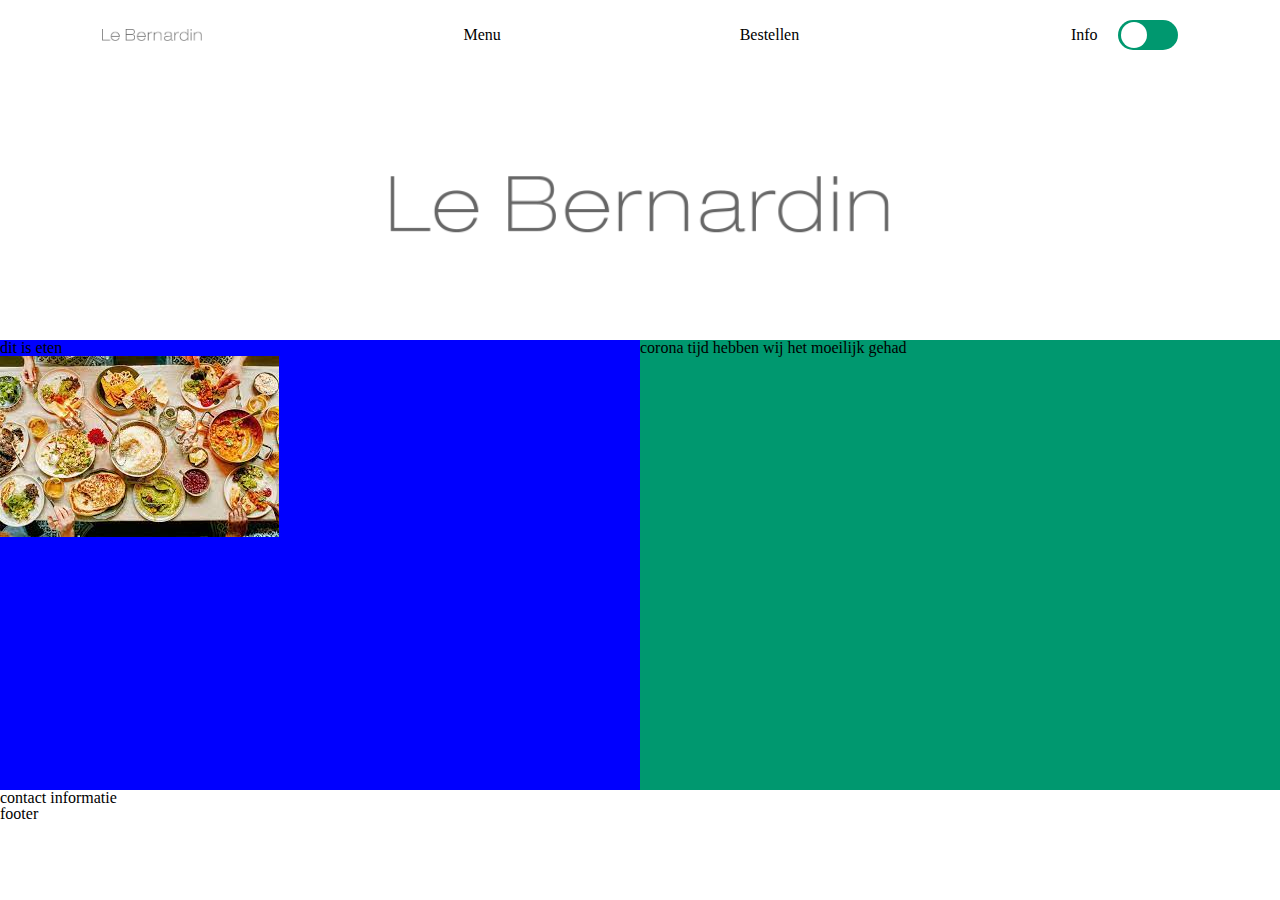
==== index.html @ 7f4ad52f "Page" ====
<!DOCTYPE html>
<html lang="en">

<head>
    <meta charset="UTF-8">
    <meta http-equiv="X-UA-Compatible" content="IE=edge">
    <meta name="viewport" content="width=device-width, initial-scale=1.0">
    <title></title>
    <link rel="stylesheet" href="style.css">
    <script defer src="javascript.js"></script>
    <link rel="icon" type="image/x-icon" href="">
</head>

<body>
    <nav>
        <img src="images/logo.png" class="menu-img">
        <ul>
            <li><a href="#">Menu</a></li>
        </ul>
        <ul>
            <li><a href="#">Bestellen</a></li>
        </ul>
        <ul>
            <li><a href="#">Info</a></li>
        </ul>
        <button type="button" onclick="toggleBTN()" id="btn"><span></span></button>
    </nav>
    <div class="main">
        <header>
            <!-- <img src="./images/restaurant.jpg" alt=""> -->
            <img class="logo" src="./images/logo.png" alt="">
        </header>
        <div class="info_restaurant">
            <p>dit is eten</p>
            <img src="./images/eten.jpeg" alt="">
        </div>
        <div class="info_corona">
            <p>corona tijd hebben wij het moeilijk gehad</p>
        </div>
        <footer>
            <p>contact informatie</p>
            <p>footer</p>
        </footer>
    </div>
</body>
</html>
---- style.css ----
/* http://meyerweb.com/eric/tools/css/reset/ 
   v2.0 | 20110126
   License: none (public domain)
*/

html, body, div, span, applet, object, iframe,
h1, h2, h3, h4, h5, h6, p, blockquote, pre,
a, abbr, acronym, address, big, cite, code,
del, dfn, em, img, ins, kbd, q, s, samp,
small, strike, strong, sub, sup, tt, var,
b, u, i, center,
dl, dt, dd, ol, ul, li,
fieldset, form, label, legend,
table, caption, tbody, tfoot, thead, tr, th, td,
article, aside, canvas, details, embed, 
figure, figcaption, footer, header, hgroup, 
menu, nav, output, ruby, section, summary,
time, mark, audio, video {
	margin: 0;
	padding: 0;
	border: 0;
	font-size: 100%;
	font: inherit;
	vertical-align: baseline;
}
/* HTML5 display-role reset for older browsers */
article, aside, details, figcaption, figure, 
footer, header, hgroup, menu, nav, section {
	display: block;
}
body {
	line-height: 1;
}
ol, ul {
	list-style: none;
}
blockquote, q {
	quotes: none;
}
blockquote:before, blockquote:after,
q:before, q:after {
	content: '';
	content: none;
}
table {
	border-collapse: collapse;
	border-spacing: 0;
}

/* einde css reset */

nav {
    display: flex;
    align-items: center;
    padding: 20px 8%;
}

nav .menu-img {
    width: 100px;
    margin-right: 20px;
    cursor: pointer;
}

nav p {
    margin-top: 3px;
    font-size: 1.5em;
}

nav ul {
    flex: 1;
    text-align: right;
}

nav ul li{
    display: inline-block;
    list-style: none;
    margin: 0 20px;
}

nav ul li a{
    text-decoration: none;
    color: black;
}

button {
    background: #00986f;
    height: 30px;
    width: 60px;
    border-radius: 20px;
    border: 0;
    outline: 0;
    cursor: pointer;
    transition: background .5s;
}

button span {
    display: block;
    background: #fff;
    height: 26px;
    width: 26px;
    border-radius: 50%;
    margin-left: -3px;
    transition: background .5s;
}

header {
	position: relative;
	width: 100vw;
	height: 30vh;
	text-align: center;
}

header img {
	width: 100vw;
	height: 30vh;
	position: relative;
}

header .text {
	position: absolute;
	top: 50%;
	left: 50%;
	transform: translate(-50%, -50%);
}

header .logo {
	position: absolute;
	top: 50%;
	left: 50%;
	transform: translate(-50%, -50%);
	width: 500px;
	height: auto;
}

.main {
	width: 100vw;
	position: absolute;
}

.info_restaurant {
    width: 50%;
	float: left;
	height: 50vh;
	background-color: blue;
	position: relative;
}

.info_corona {
    width: 50%;
    float: left;
	height: 50vh;
	background-color: #00986f;
	position: relative;
}
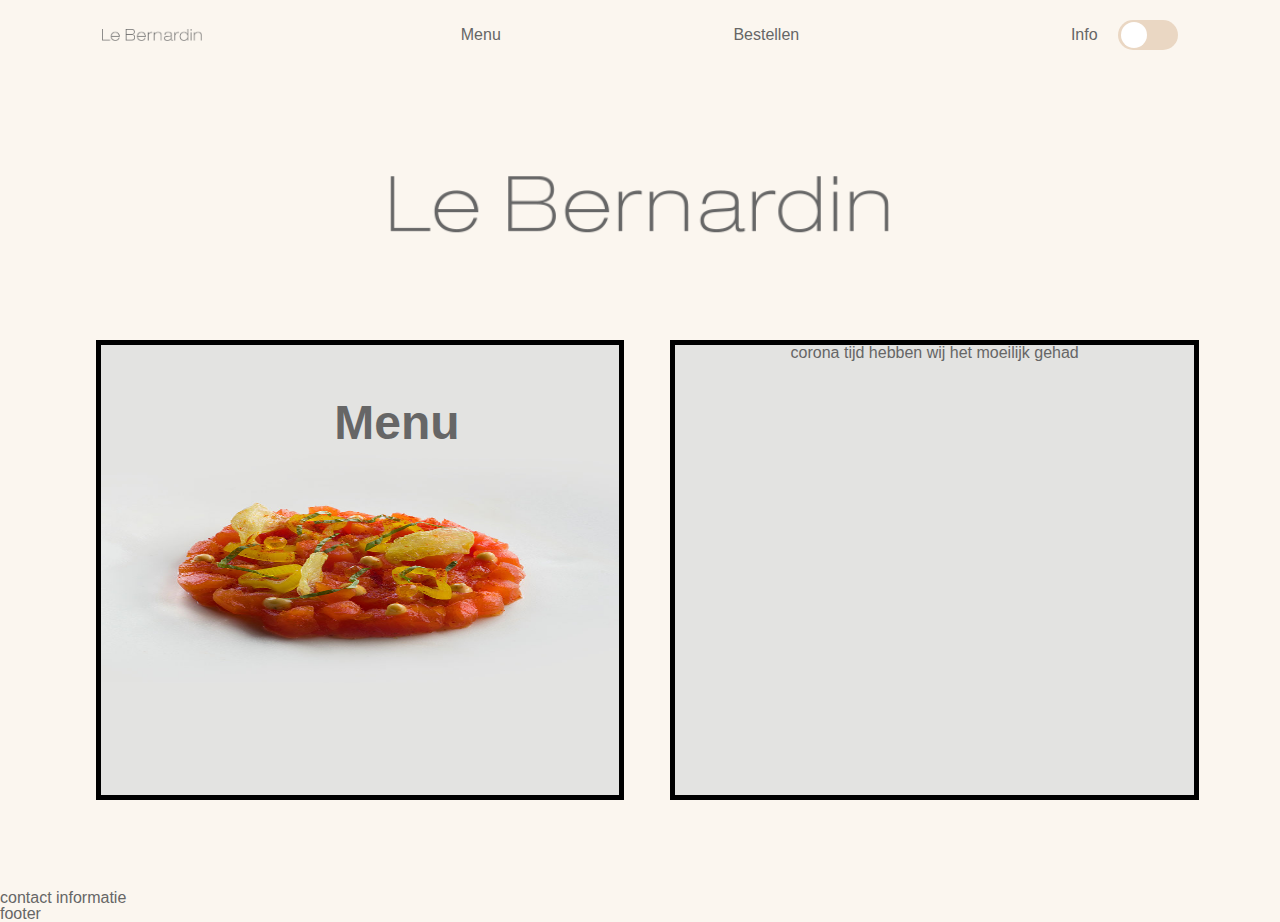
==== commit dad7ff2d: "verandering hoofdpagina" ====
--- a/index.html
+++ b/index.html
@@ -30,12 +30,16 @@
             <!-- <img src="./images/restaurant.jpg" alt=""> -->
             <img class="logo" src="./images/logo.png" alt="">
         </header>
-        <div class="info_restaurant">
-            <p>dit is eten</p>
-            <img src="./images/eten.jpeg" alt="">
-        </div>
-        <div class="info_corona">
-            <p>corona tijd hebben wij het moeilijk gehad</p>
+        <div class="boxes">
+            <div class="info_restaurant">
+                <p>Menu</p>
+                <img src="./images/menu.jpeg" alt="">
+            </div>
+            <div class="border">
+            </div>
+            <div class="info_corona">
+                <p>corona tijd hebben wij het moeilijk gehad</p>
+            </div>
         </div>
         <footer>
             <p>contact informatie</p>
--- a/style.css
+++ b/style.css
@@ -49,6 +49,26 @@
 
 /* einde css reset */
 
+body {
+	background-color: #FBF6EF;
+	width: 100vw;
+	height: 100%;
+	overflow-x: hidden;
+	color: #666666	;
+	font-family: 'Montserrat', sans-serif;
+}
+
+p {
+	font-size: 1em;
+}
+
+a {
+	color: #666666	;
+	font-family: 'Montserrat', sans-serif;
+	font-size: 1em;
+	font-weight: 100;
+}
+
 nav {
     display: flex;
     align-items: center;
@@ -61,11 +81,6 @@
     cursor: pointer;
 }
 
-nav p {
-    margin-top: 3px;
-    font-size: 1.5em;
-}
-
 nav ul {
     flex: 1;
     text-align: right;
@@ -79,11 +94,10 @@
 
 nav ul li a{
     text-decoration: none;
-    color: black;
 }
 
 button {
-    background: #00986f;
+    background: #EAD7C3;
     height: 30px;
     width: 60px;
     border-radius: 20px;
@@ -138,17 +152,55 @@
 }
 
 .info_restaurant {
-    width: 50%;
+    width: 45%;
 	float: left;
 	height: 50vh;
-	background-color: blue;
-	position: relative;
+	background-color: #e3e3e1;
+	position: relative;
+	border: 5px solid black;
+}
+
+.border {
+	float: left;
+	height: 55vh;
+	width: 4%;
+	background-color: #FBF6EF;
+}
+
+.info_restaurant img {
+	margin-top: 8%;
+	height: 80%;
+	width: 100%;
+}
+
+.info_restaurant p {
+	position: absolute;
+	text-align: center;
+	font-weight: bold;
+	font-size: 3em;
+	left: 45%;
+	top: 12%;
 }
 
 .info_corona {
-    width: 50%;
+    width: 45%;
     float: left;
 	height: 50vh;
-	background-color: #00986f;
-	position: relative;
+	background-color: #e3e3e1;
+	position: relative;
+	text-align: center;
+	border: 5px solid black;
+}
+
+.boxes {
+	margin-left: 7.5%;
+	margin-right: 7.5%;
+	width: 90%;
+	height: 50vh;
+}
+
+footer {
+	position: relative;
+	margin-top: 100px;
+
 }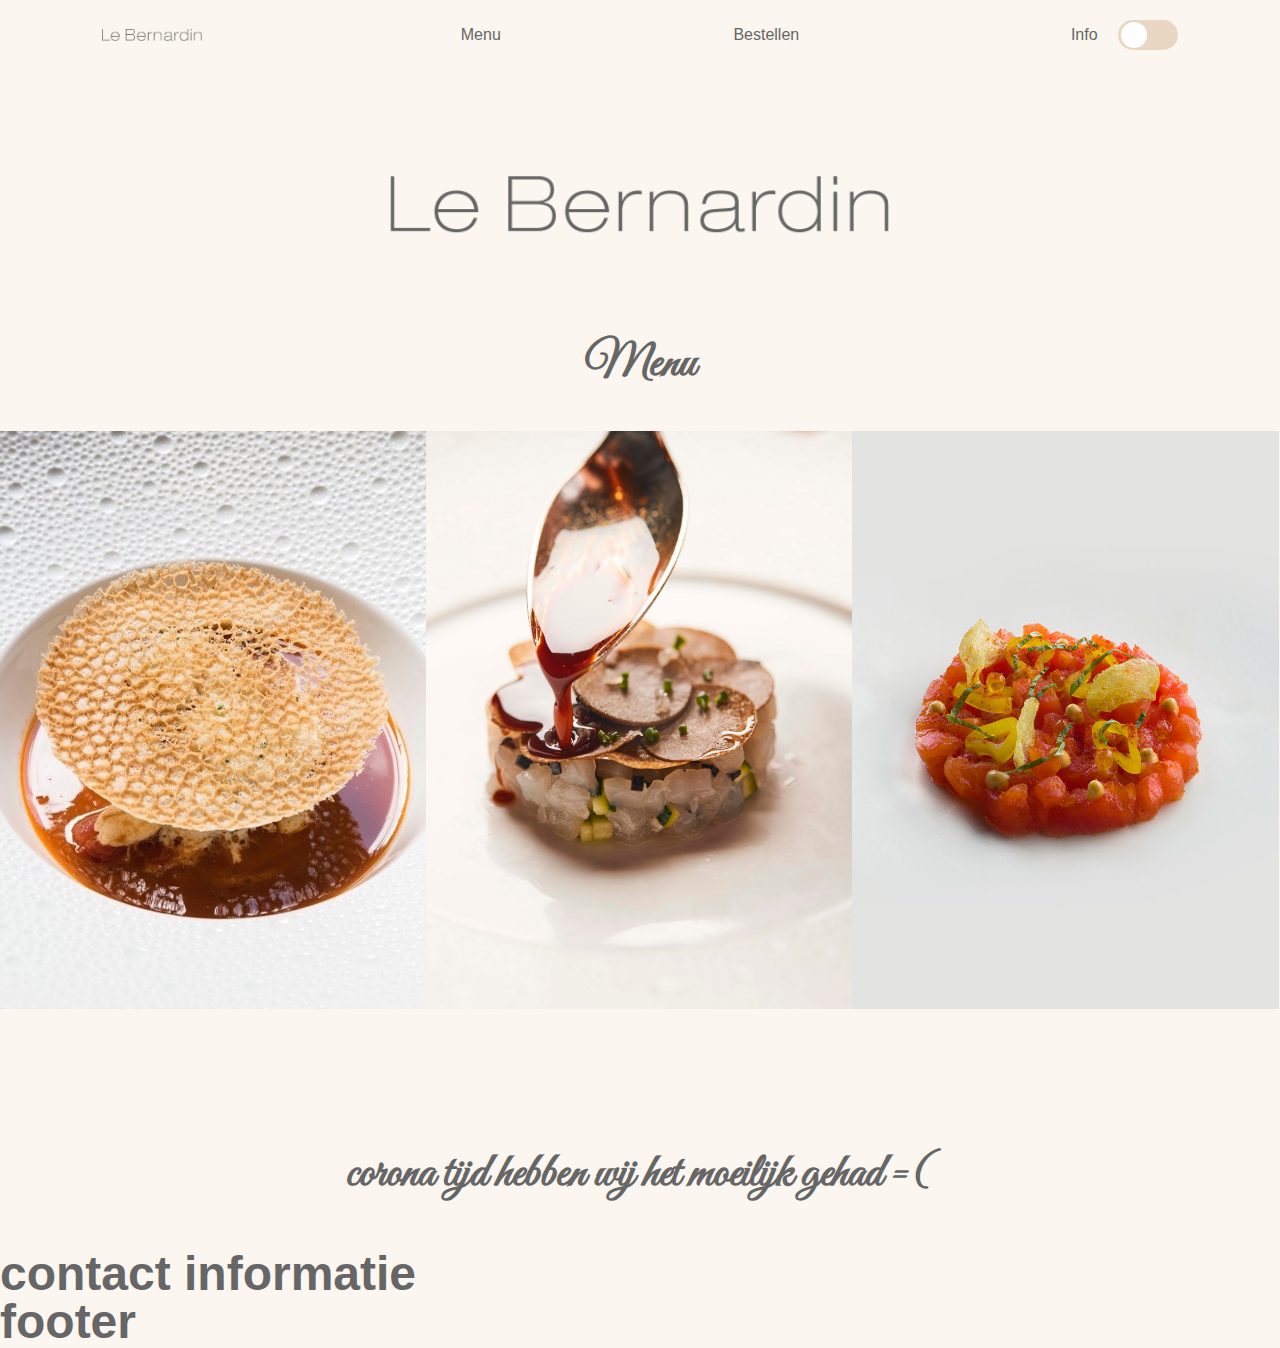
==== commit 2e5838d3: "Verandering in de site" ====
--- a/index.html
+++ b/index.html
@@ -9,6 +9,9 @@
     <link rel="stylesheet" href="style.css">
     <script defer src="javascript.js"></script>
     <link rel="icon" type="image/x-icon" href="">
+    <link rel="preconnect" href="https://fonts.googleapis.com">
+    <link rel="preconnect" href="https://fonts.gstatic.com" crossorigin>
+    <link href="https://fonts.googleapis.com/css2?family=Great+Vibes&display=swap" rel="stylesheet">
 </head>
 
 <body>
@@ -31,20 +34,28 @@
             <img class="logo" src="./images/logo.png" alt="">
         </header>
         <div class="boxes">
-            <div class="info_restaurant">
-                <p>Menu</p>
-                <img src="./images/menu.jpeg" alt="">
-            </div>
-            <div class="border">
-            </div>
+            <div class="menu_restaurant">
+                <h1>Menu</h1>
+                <div class="eten_container">
+                    <div class="eten">
+                        <img src="./images/menu1.jpeg" alt="">
+                    </div>
+                    <div class="eten">
+                        <img src="./images/menu2.jpeg" alt="">
+                    </div>
+                    <div class="eten">
+                        <img src="./images/menu3.jpeg" alt="">
+                    </div>
+                    </div>
+                </div>
             <div class="info_corona">
-                <p>corona tijd hebben wij het moeilijk gehad</p>
-            </div>
+                <h1>corona tijd hebben wij het moeilijk gehad =(</h1>
+            </div>      
+            <footer>
+                <h1>contact informatie</h1>
+                <h1>footer</h1>
+            </footer>
         </div>
-        <footer>
-            <p>contact informatie</p>
-            <p>footer</p>
-        </footer>
     </div>
 </body>
 </html>--- a/style.css
+++ b/style.css
@@ -69,6 +69,13 @@
 	font-weight: 100;
 }
 
+h1 {
+	font-size: 3em;
+	color: #666666	;
+	font-family: 'Montserrat', sans-serif;
+	font-weight: bolder;
+}
+
 nav {
     display: flex;
     align-items: center;
@@ -151,54 +158,63 @@
 	position: absolute;
 }
 
-.info_restaurant {
-    width: 45%;
-	float: left;
+.menu_restaurant {
+    width: 100%;
+	height: 40vh;
+	background-color: #FBF6EF;
+	position: relative;
+	border: none;
+	text-align: center;
+}
+
+.menu_restaurant h1 {
+	text-align: center;
+	top: 20%;
+	left: 50%;
+	color: #666666;
+	font-family: 'Great Vibes', cursive;
+}
+
+.eten_container {
+	width: 100%;
+	display: flex;
+	position: relative;
+}
+
+.eten {
+	top: 40%;
+	width: 33.3%;
+	position: relative;
+}
+
+.eten img {
+	margin-top: 10%;
+	height: 100%;
+	width: 100%;
+}
+
+.info_corona {
+    width: 100%;
 	height: 50vh;
-	background-color: #e3e3e1;
-	position: relative;
-	border: 5px solid black;
-}
-
-.border {
-	float: left;
-	height: 55vh;
-	width: 4%;
 	background-color: #FBF6EF;
-}
-
-.info_restaurant img {
-	margin-top: 8%;
-	height: 80%;
+	text-align: center;
+	
+}
+
+.info_corona h1 {
+	text-align: center;
+	top: 100%;
+	position: relative;
+	color: #666666;
+	font-family: 'Great Vibes', cursive;
+}
+
+.boxes {
+	height: 100vh;
+	position: absolute;
 	width: 100%;
 }
 
-.info_restaurant p {
-	position: absolute;
-	text-align: center;
-	font-weight: bold;
-	font-size: 3em;
-	left: 45%;
-	top: 12%;
-}
-
-.info_corona {
-    width: 45%;
-    float: left;
-	height: 50vh;
-	background-color: #e3e3e1;
-	position: relative;
-	text-align: center;
-	border: 5px solid black;
-}
-
-.boxes {
-	margin-left: 7.5%;
-	margin-right: 7.5%;
-	width: 90%;
-	height: 50vh;
-}
-
 footer {
 	position: relative;
 	margin-top: 100px;
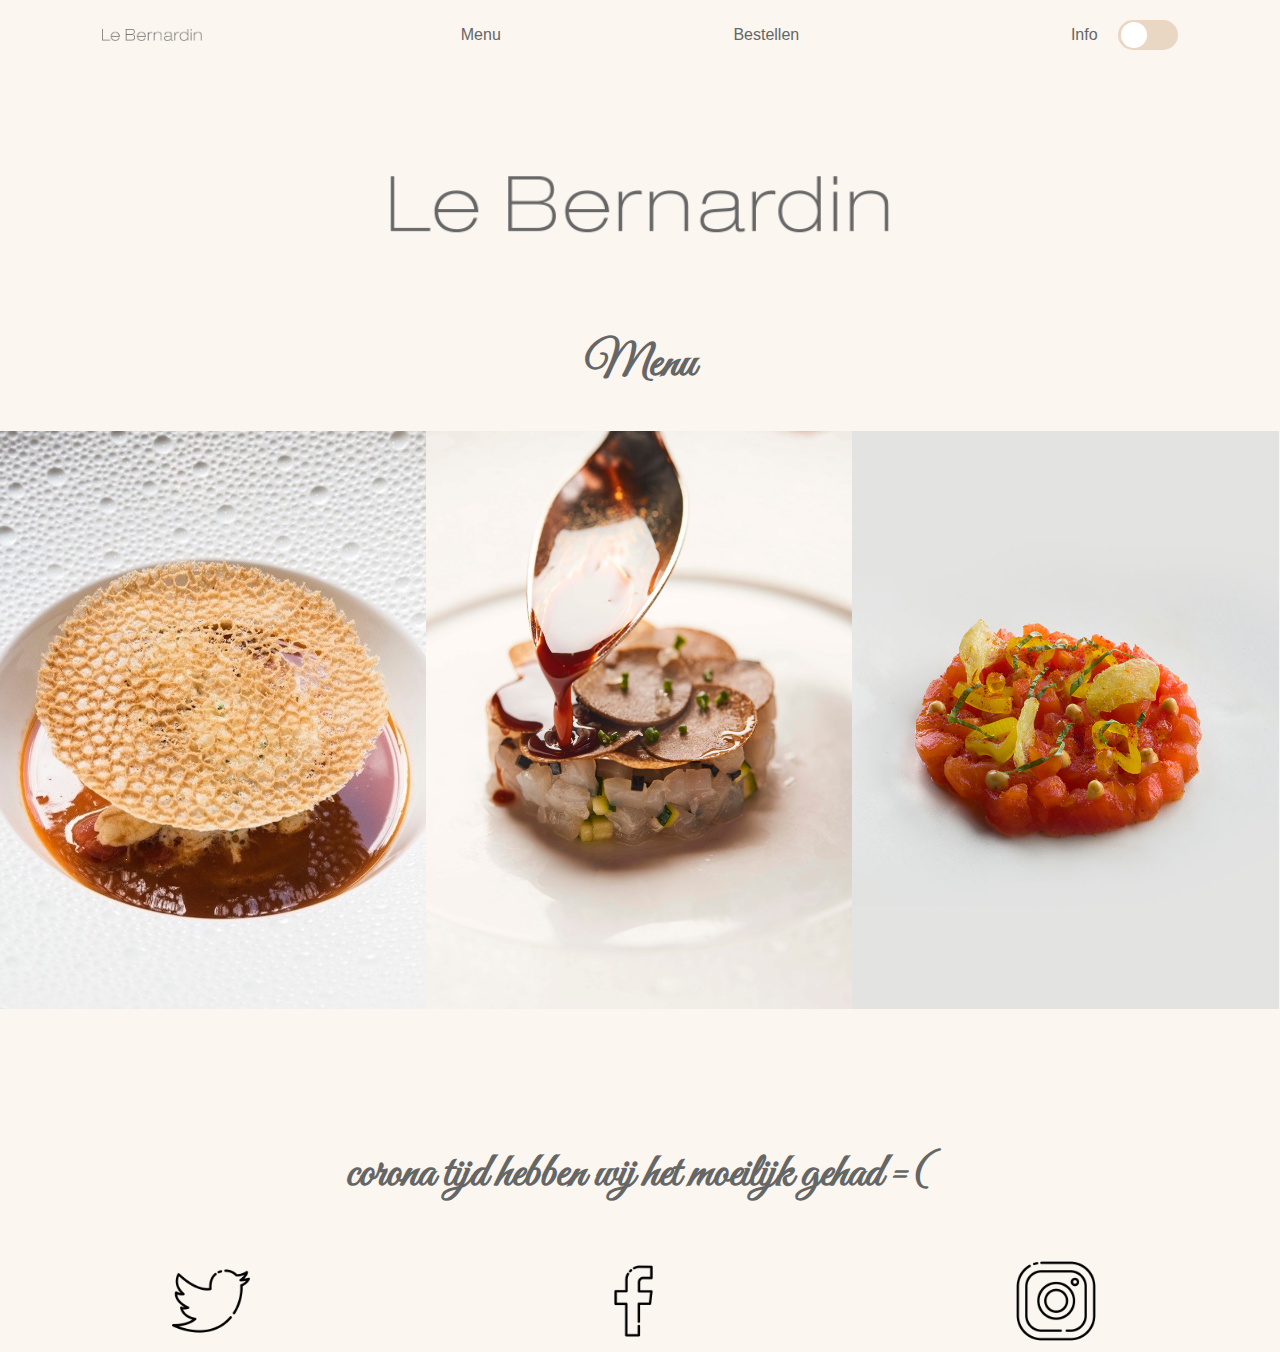
==== commit e91c89bb: "Icon images voor link naar hun social media" ====
--- a/index.html
+++ b/index.html
@@ -18,7 +18,7 @@
     <nav>
         <img src="images/logo.png" class="menu-img">
         <ul>
-            <li><a href="#">Menu</a></li>
+            <li><a href="./Subpagina/menupagina.html">Menu</a></li>
         </ul>
         <ul>
             <li><a href="#">Bestellen</a></li>
@@ -52,8 +52,9 @@
                 <h1>corona tijd hebben wij het moeilijk gehad =(</h1>
             </div>      
             <footer>
-                <h1>contact informatie</h1>
-                <h1>footer</h1>
+                    <a class="icon" href="https://twitter.com/ericripert"><img src="./images/twitter.png"></a>
+                    <a class="icon" href="https://www.facebook.com/chefericripert"><img src="./images/facebook.png"></a>
+                    <a class="icon" href="https://www.instagram.com/ericripert/"><img src="./images/instagram.png"></a>
             </footer>
         </div>
     </div>
--- a/style.css
+++ b/style.css
@@ -219,4 +219,18 @@
 	position: relative;
 	margin-top: 100px;
 
+}
+
+.icon img {
+	width: 8%;
+	height: 8%;
+	float: left;
+	margin-left: 12.5%;
+	margin-right: 12.5%;
+}
+
+.icon img:hover {
+	opacity: .4;
+	background: #bbb;
+	border-radius: 50%;
 }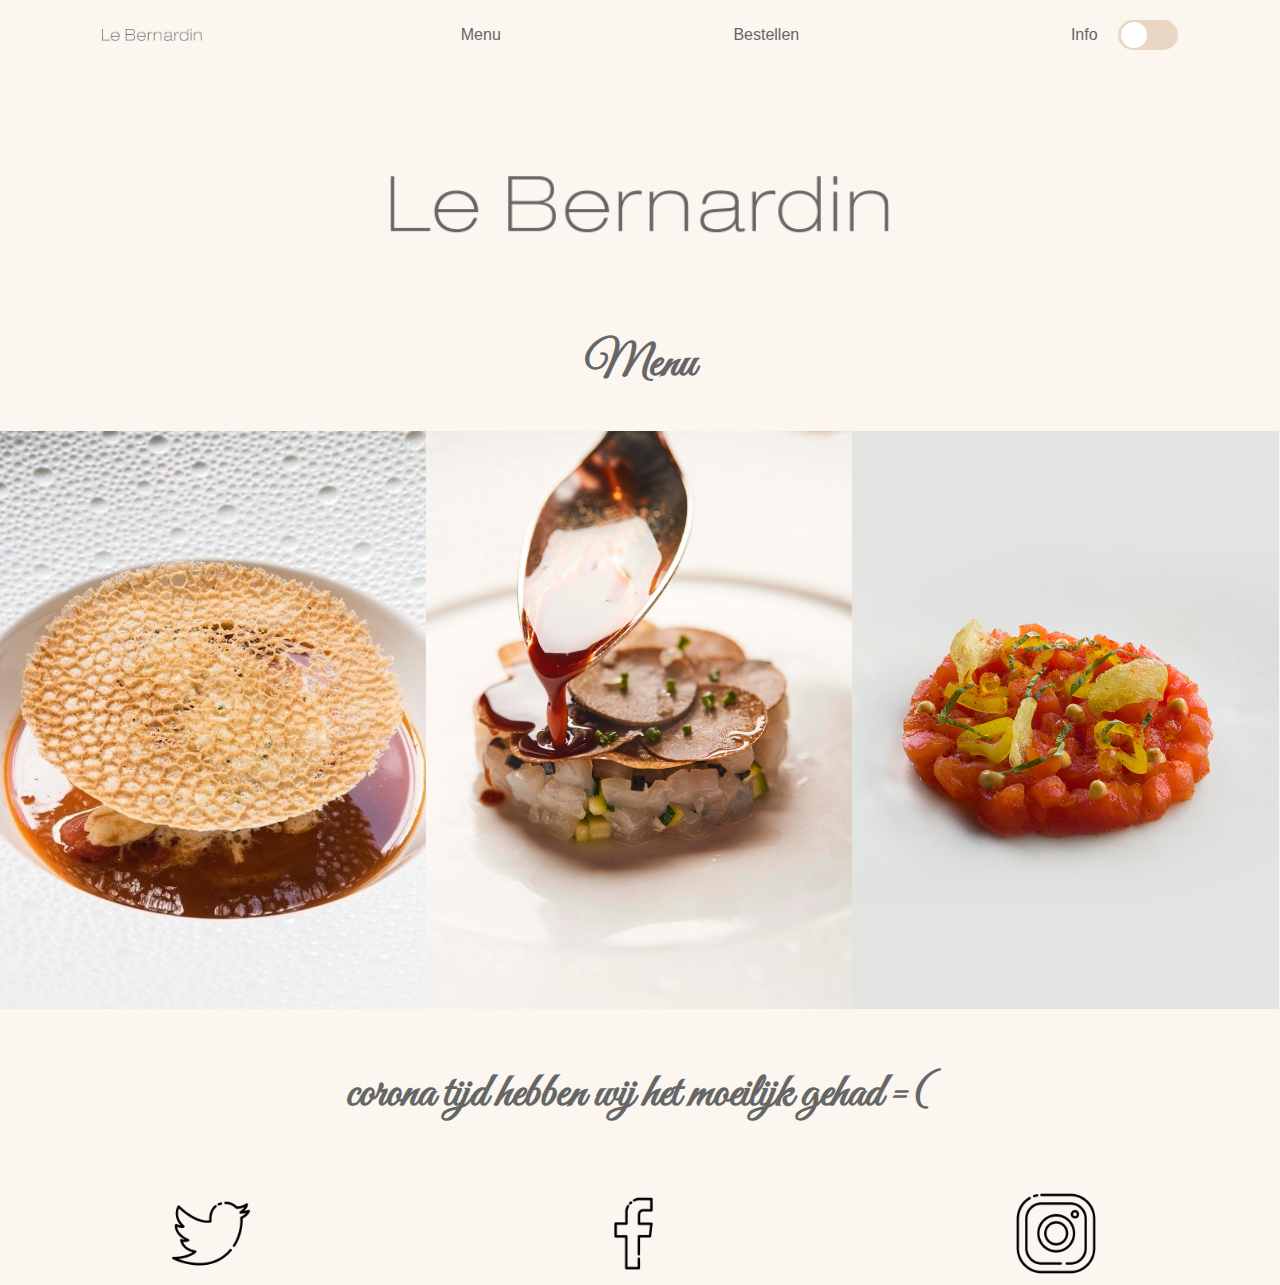
==== commit 4c981be0: "The text onder de image zit nu altijd onder de img" ====
--- a/index.html
+++ b/index.html
@@ -18,10 +18,10 @@
     <nav>
         <img src="images/logo.png" class="menu-img">
         <ul>
-            <li><a href="./Subpagina/menupagina.html">Menu</a></li>
+            <li><a href="#">Menu</a></li>
         </ul>
         <ul>
-            <li><a href="#">Bestellen</a></li>
+            <li><a href="./Subpagina/menupagina.html">Bestellen</a></li>
         </ul>
         <ul>
             <li><a href="#">Info</a></li>
@@ -49,7 +49,7 @@
                     </div>
                 </div>
             <div class="info_corona">
-                <h1>corona tijd hebben wij het moeilijk gehad =(</h1>
+                <p>corona tijd hebben wij het moeilijk gehad =(</p>
             </div>      
             <footer>
                     <a class="icon" href="https://twitter.com/ericripert"><img src="./images/twitter.png"></a>
--- a/style.css
+++ b/style.css
@@ -49,6 +49,10 @@
 
 /* einde css reset */
 
+* {
+	box-sizing: border-box;
+}
+
 body {
 	background-color: #FBF6EF;
 	width: 100vw;
@@ -160,7 +164,7 @@
 
 .menu_restaurant {
     width: 100%;
-	height: 40vh;
+	height: 40%;
 	background-color: #FBF6EF;
 	position: relative;
 	border: none;
@@ -179,46 +183,49 @@
 	width: 100%;
 	display: flex;
 	position: relative;
+	flex-wrap: wrap;
 }
 
 .eten {
 	top: 40%;
 	width: 33.3%;
 	position: relative;
+	margin-bottom: 20px; /* Add some margin to the right of the image container */
+	padding-bottom: 20px; /* Add some padding to the container to create space between the text and image */
 }
 
 .eten img {
 	margin-top: 10%;
 	height: 100%;
 	width: 100%;
+	object-fit: cover;
 }
 
 .info_corona {
     width: 100%;
-	height: 50vh;
 	background-color: #FBF6EF;
 	text-align: center;
-	
-}
-
-.info_corona h1 {
-	text-align: center;
-	top: 100%;
+	justify-content: end;
+	margin-top: 5%
+}
+
+.info_corona p {
+	text-align: center;
 	position: relative;
 	color: #666666;
 	font-family: 'Great Vibes', cursive;
+	font-size: 3em;
+	font-weight: bolder;
 }
 
 .boxes {
-	height: 100vh;
-	position: absolute;
+	position: relative;
 	width: 100%;
 }
 
 footer {
 	position: relative;
-	margin-top: 100px;
-
+	margin-top: 5%;
 }
 
 .icon img {
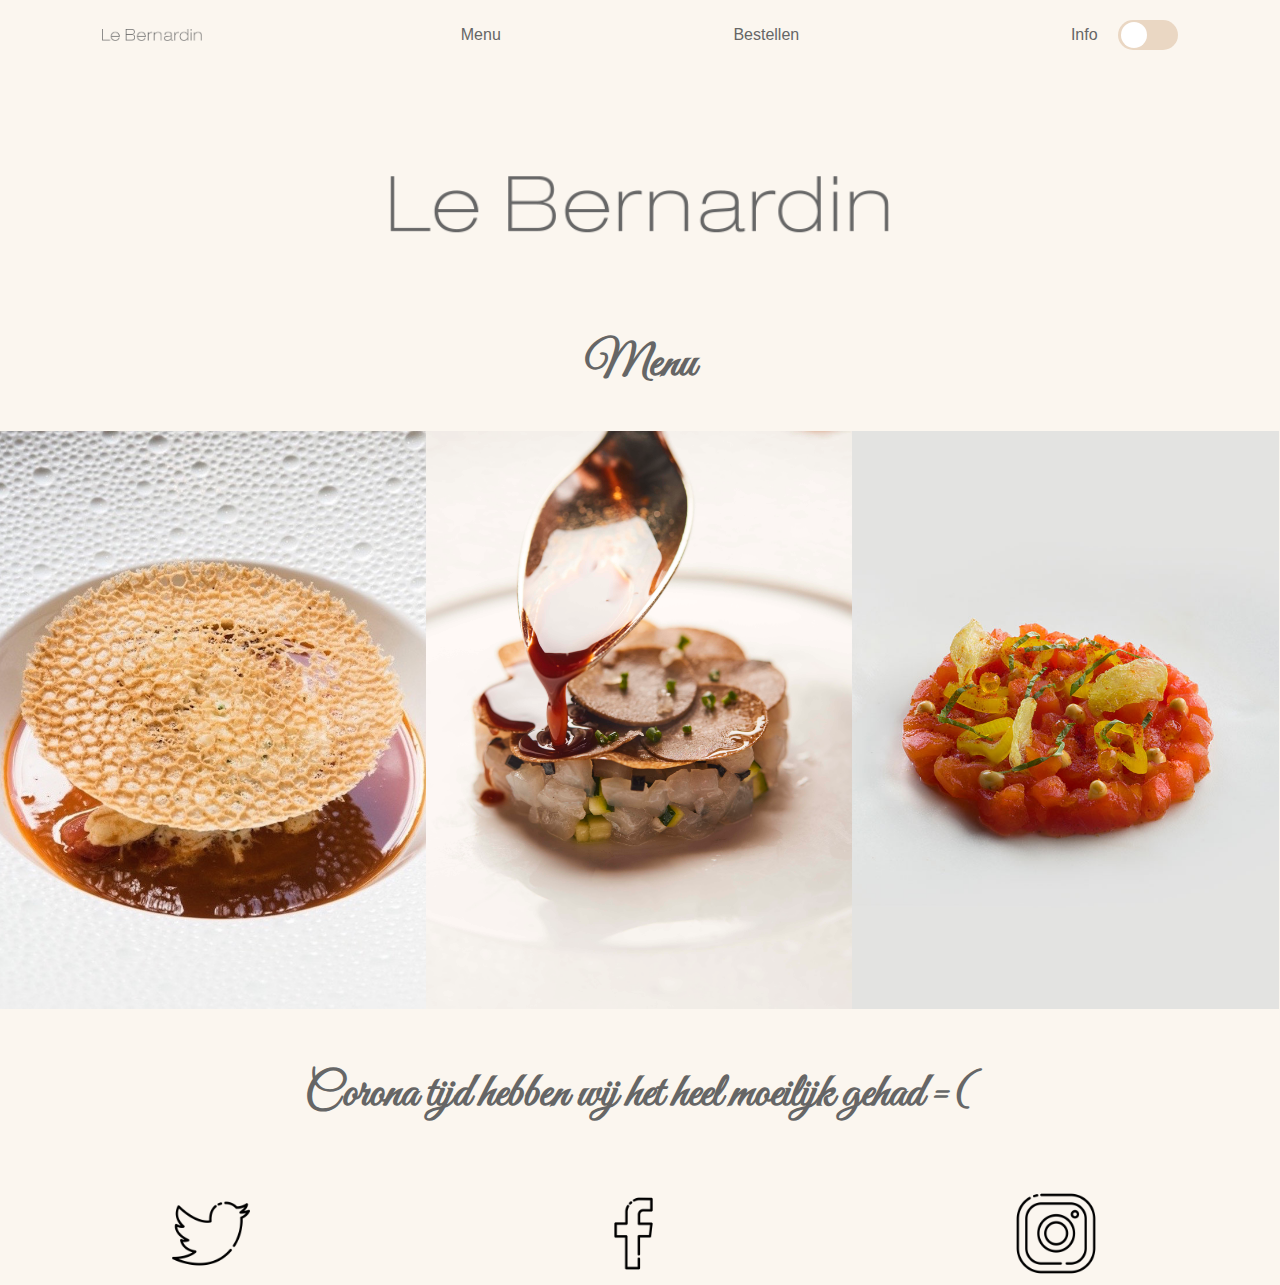
==== commit 1873adf7: "Update index.html" ====
--- a/index.html
+++ b/index.html
@@ -18,7 +18,7 @@
     <nav>
         <img src="images/logo.png" class="menu-img">
         <ul>
-            <li><a href="#">Menu</a></li>
+            <li><a href="./Menu/index.html">Menu</a></li>
         </ul>
         <ul>
             <li><a href="./Subpagina/menupagina.html">Bestellen</a></li>
@@ -49,7 +49,7 @@
                     </div>
                 </div>
             <div class="info_corona">
-                <p>corona tijd hebben wij het moeilijk gehad =(</p>
+                <p>Corona tijd hebben wij het heel moeilijk gehad =(</p>
             </div>      
             <footer>
                     <a class="icon" href="https://twitter.com/ericripert"><img src="./images/twitter.png"></a>
@@ -59,4 +59,4 @@
         </div>
     </div>
 </body>
-</html>+</html>
--- a/style.css
+++ b/style.css
@@ -240,4 +240,5 @@
 	opacity: .4;
 	background: #bbb;
 	border-radius: 50%;
+	
 }